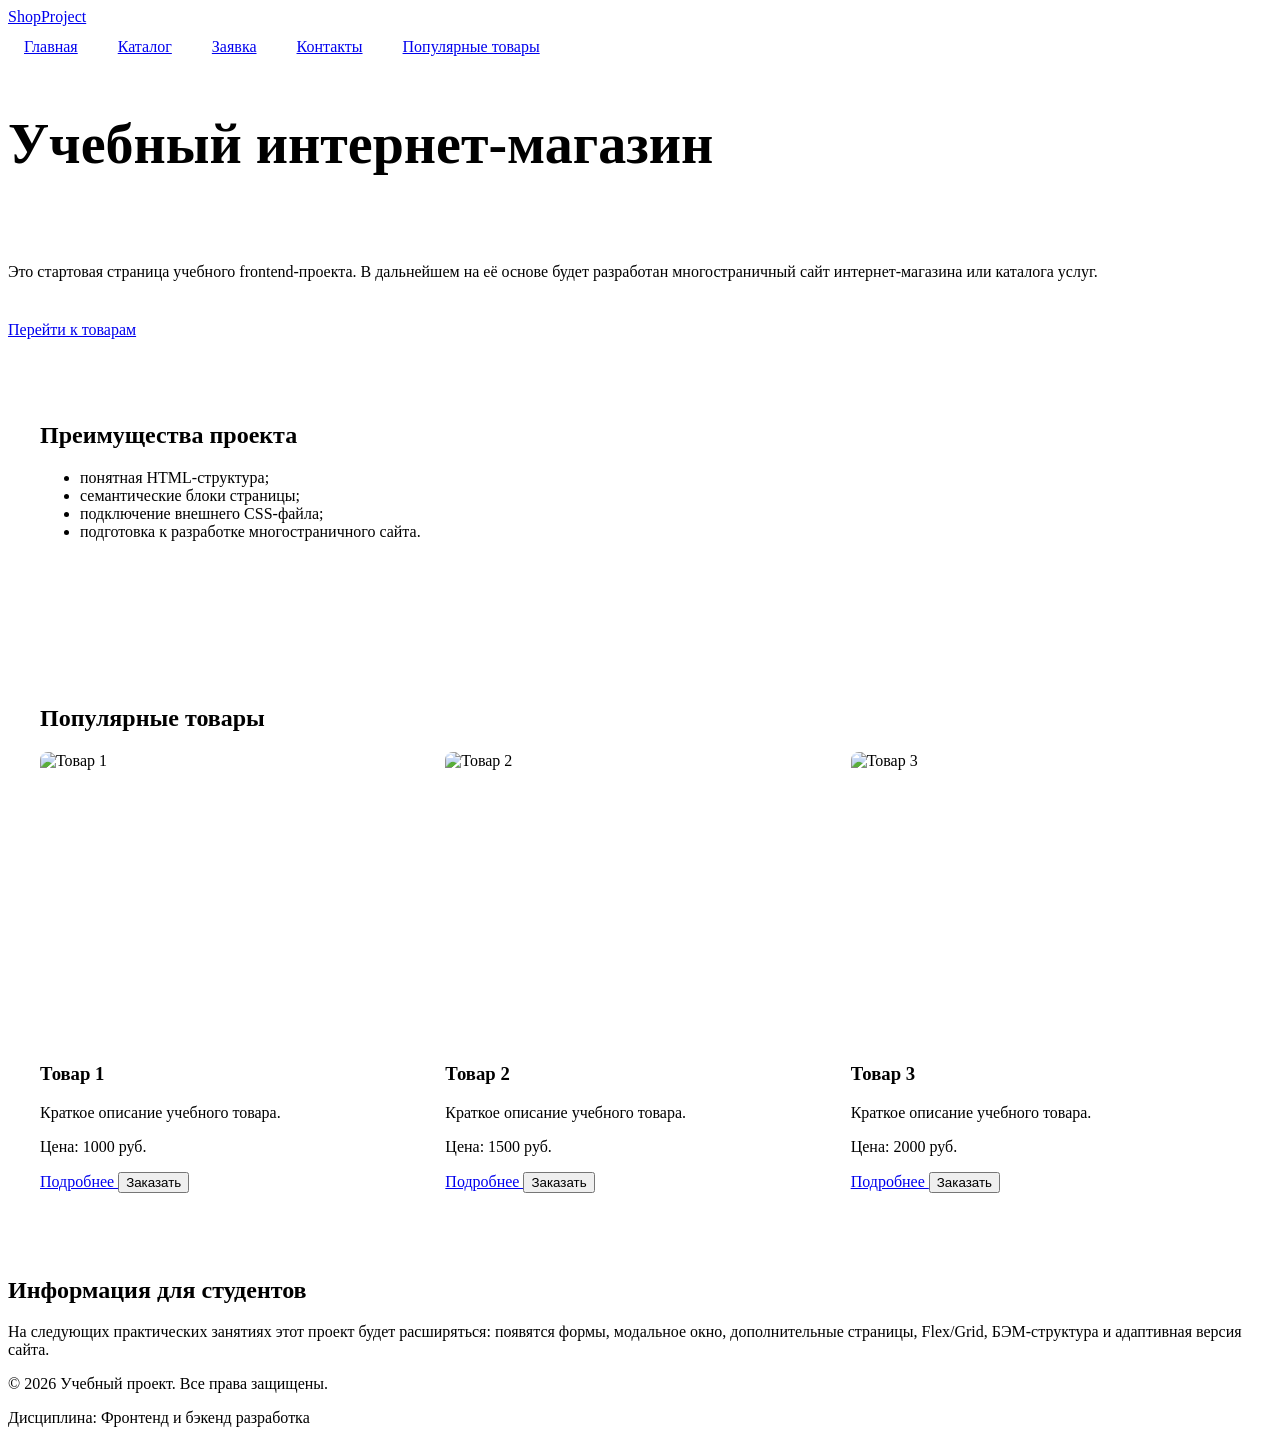
==== index.html @ d2bf8929 "Merge pull request #1 from Lalscoert/feature/responsive-layout feat: add responsive layout styles" ====
<!DOCTYPE html>
<html lang="ru">
<head>
  <meta charset="UTF-8">
  <meta name="viewport" content="width=device-width, initial-scale=1.0">
  <meta name="description" content="Учебный frontend-проект интернет-магазина.">
  <title>Учебный интернет-магазин</title>
  <link rel="stylesheet" href="css/style.css">
  <link rel="stylesheet" href="css/responsive.css">
  <script src="js/main.js" defer></script>
</head>
<body>
  <header class="site-header">
    <div class="site-header__inner">
      <a class="site-header__logo" href="index.html">ShopProject</a>

      <nav class="site-nav" aria-label="Основная навигация">
        <ul class="site-nav__list">
          <li class="site-nav__item">
            <a class="site-nav__link site-nav__link--active" href="index.html">Главная</a>
          </li>
          <li class="site-nav__item">
            <a class="site-nav__link" href="catalog.html">Каталог</a>
          </li>
          <li class="site-nav__item">
            <a class="site-nav__link" href="order.html">Заявка</a>
          </li>
          <li class="site-nav__item">
            <a class="site-nav__link" href="contacts.html">Контакты</a>
          </li>
          <li class="site-nav__item">
            <a class="site-nav__link" href="index.html#popular">Популярные товары</a>
          </li>
        </ul>
      </nav>
    </div>
  </header>

  <main>
    <section class="hero">
      <h1>Учебный интернет-магазин</h1>
      <p>
        Это стартовая страница учебного frontend-проекта.
        В дальнейшем на её основе будет разработан многостраничный сайт
        интернет-магазина или каталога услуг.
      </p>
      <a class="button button--primary" href="#popular">Перейти к товарам</a>
    </section>

    <section class="section" id="advantages">
      <h2>Преимущества проекта</h2>
      <ul class="advantages-list">
        <li>понятная HTML-структура;</li>
        <li>семантические блоки страницы;</li>
        <li>подключение внешнего CSS-файла;</li>
        <li>подготовка к разработке многостраничного сайта.</li>
      </ul>
    </section>

    <section class="section" id="popular">
      <h2>Популярные товары</h2>

      <div class="products-grid">
        <article class="product-card">
 <img
  class="product-card__image"
  src="images/product-1.png"
  srcset="images/product-1.png 640w"
  sizes="(max-width: 639px) 100vw,
         (max-width: 1023px) 50vw,
         33vw"
  alt="Товар 1"
  loading="lazy"
>

  <h3 class="product-card__title">Товар 1</h3>
  <p class="product-card__description">
    Краткое описание учебного товара.
  </p>
  <p class="product-card__price">Цена: 1000 руб.</p>

  <div class="product-card__actions">
    <a class="button button--primary" href="product.html">
      Подробнее
    </a>

    <button
      class="button button--primary product-card__button"
      type="button"
      data-product="Товар 1"
    >
      Заказать
    </button>
  </div>
</article>

<article class="product-card">
  <img
    class="product-card__image"
    src="images/product-2.png"
    alt="Товар 2"
  >

  <h3 class="product-card__title">Товар 2</h3>
  <p class="product-card__description">
    Краткое описание учебного товара.
  </p>
  <p class="product-card__price">Цена: 1500 руб.</p>

  <div class="product-card__actions">
    <a class="button button--primary" href="product-2.html">
      Подробнее
    </a>

    <button
      class="button button--primary product-card__button"
      type="button"
      data-product="Товар 2"
    >
      Заказать
    </button>
  </div>
</article>

<article class="product-card">
  <img
    class="product-card__image"
    src="images/product-3.png"
    alt="Товар 3"
  >

  <h3 class="product-card__title">Товар 3</h3>
  <p class="product-card__description">
    Краткое описание учебного товара.
  </p>
  <p class="product-card__price">Цена: 2000 руб.</p>

  <div class="product-card__actions">
    <a class="button button--primary" href="product-3.html">
      Подробнее
    </a>

    <button
      class="button button--primary product-card__button"
      type="button"
      data-product="Товар 3"
    >
      Заказать
    </button>
  </div>
</article>
  </div>
    </section>

    <aside class="aside-info">
      <h2>Информация для студентов</h2>
      <p>
        На следующих практических занятиях этот проект будет расширяться:
        появятся формы, модальное окно, дополнительные страницы, Flex/Grid,
        БЭМ-структура и адаптивная версия сайта.
      </p>
    </aside>
  </main>

  <footer class="site-footer" id="contacts">
    <div class="site-footer__inner">
      <p>&copy; 2026 Учебный проект. Все права защищены.</p>
      <p>Дисциплина: Фронтенд и бэкенд разработка</p>
    </div>
  </footer>

  <dialog class="order-dialog" id="order-dialog" aria-labelledby="order-dialog-title">
    <h2 class="order-dialog__title" id="order-dialog-title">Оформление заявки</h2>

    <form class="order-form" id="order-form" action="#" method="post" novalidate>
      <input id="selected-product" name="selected-product" type="hidden">

      <div class="order-form__field">
        <label class="order-form__label" for="order-name">Имя</label>
        <input
          class="order-form__input"
          id="order-name"
          name="name"
          type="text"
          placeholder="Введите ваше имя"
          minlength="2"
          autocomplete="given-name"
          required
        >
      </div>

      <div class="order-form__field">
        <label class="order-form__label" for="order-email">E-mail</label>
        <input
          class="order-form__input"
          id="order-email"
          name="email"
          type="email"
          placeholder="example@mail.ru"
          autocomplete="email"
          required
        >
      </div>

      <div class="order-form__field">
        <label class="order-form__label" for="order-phone">Телефон</label>
        <input
          class="order-form__input"
          id="order-phone"
          name="phone"
          type="tel"
          inputmode="tel"
          placeholder="+7 (900) 000-00-00"
          pattern="^\+7 \(\d{3}\) \d{3}-\d{2}-\d{2}$"
          required
        >
        <small>Формат: +7 (900) 000-00-00</small>
      </div>

      <div class="order-form__field">
        <label class="order-form__label" for="order-date">Дата связи</label>
        <input
          class="order-form__input"
          id="order-date"
          name="date"
          type="date"
        >
      </div>

      <div class="order-form__field">
        <label class="order-form__label" for="order-topic">Тема заявки</label>
        <select class="order-form__select" id="order-topic" name="topic" required>
          <option value="">Выберите тему</option>
          <option value="product">Заказ товара</option>
          <option value="consultation">Консультация</option>
          <option value="delivery">Доставка</option>
        </select>
      </div>

      <div class="order-form__field">
        <label class="order-form__label" for="order-comment">Комментарий</label>
        <textarea
          class="order-form__textarea"
          id="order-comment"
          name="comment"
          rows="4"
          placeholder="Укажите дополнительную информацию"
        ></textarea>
      </div>

      <div class="order-form__field">
        <label class="order-form__label">
          <input
            class="order-form__input"
            id="order-agreement"
            name="agreement"
            type="checkbox"
            required
          >
          Я согласен на обработку данных
        </label>
      </div>

      <div class="order-form__actions">
        <button class="button button--secondary" type="button" id="close-order-dialog">
          Закрыть
        </button>

        <button class="button button--primary" type="submit">
          Отправить заявку
        </button>
      </div>
    </form>
  </dialog>

  <p class="success-message" id="success-message" hidden>
    Форма успешно отправлена!
  </p>
</body>
</html>
---- css/responsive.css ----
*,
*::before,
*::after {
  box-sizing: border-box;
}

html {
  scroll-behavior: smooth;
}

img,
video {
  max-width: 100%;
  height: auto;
}

body {
  overflow-x: hidden;
}

.container,
.main,
.section {
  width: min(100% - 32px, 1200px);
  margin-inline: auto;
}

.section {
  padding-block: clamp(24px, 5vw, 64px);
}

.site-nav__list {
  display: flex;
  flex-direction: column;
  gap: var(--space-sm, 8px);
  padding: 0;
  margin: 0;
  list-style: none;
}

.site-nav__link {
  display: block;
  padding: 12px 16px;
}

@media (min-width: 768px) {
  .site-nav__list {
    flex-direction: row;
    flex-wrap: wrap;
    align-items: center;
  }
}

.site-header {
  position: static;
}

@media (min-width: 768px) {
  .site-header {
    position: sticky;
    top: 0;
    z-index: 100;
  }
}

.hero {
  display: grid;
  gap: var(--space-lg, 24px);
  align-items: center;
}

.hero h1 {
  font-size: clamp(28px, 7vw, 56px);
  line-height: 1.1;
}

.products-grid {
  display: grid;
  grid-template-columns: 1fr;
  gap: var(--space-md, 16px);
}

.product-card {
  min-width: 0;
}

.product-card__title,
.product-card__description {
  overflow-wrap: anywhere;
}

@media (min-width: 640px) {
  .products-grid {
    grid-template-columns: repeat(2, minmax(0, 1fr));
  }
}

@media (min-width: 1024px) {
  .products-grid {
    grid-template-columns: repeat(3, minmax(0, 1fr));
  }
}

.catalog-layout {
  display: grid;
  gap: var(--space-lg, 24px);
}

.catalog-filters {
  order: -1;
}

@media (min-width: 1024px) {
  .catalog-layout {
    grid-template-columns: 280px minmax(0, 1fr);
    align-items: start;
  }

  .catalog-filters {
    position: sticky;
    top: 88px;
    order: initial;
  }
}

.product-card__image {
  display: block;
  width: 100%;
  aspect-ratio: 4 / 3;
  object-fit: cover;
  border-radius: var(--radius-md, 8px);
}

.product-card {
  padding-right: var(--space-md);
}

.product-card__image {
  position: static;
  width: 100%;
  height: auto;
}

.order-form {
  display: grid;
  gap: var(--space-md, 16px);
}

.order-form__field {
  display: grid;
  gap: var(--space-xs, 8px);
}

.order-form__input,
.order-form__textarea,
.order-form__select {
  width: 100%;
  min-height: 44px;
  padding: 10px 12px;
  font: inherit;
}

.order-form__textarea {
  min-height: 120px;
  resize: vertical;
}

@media (min-width: 768px) {
  .order-form {
    grid-template-columns: repeat(2, minmax(0, 1fr));
  }

  .order-form__actions {
    grid-column: 1 / -1;
  }
}

.table-wrapper {
  width: 100%;
  overflow-x: auto;
  -webkit-overflow-scrolling: touch;
}

.product-table {
  width: 100%;
  min-width: 640px;
  border-collapse: collapse;
}

.product-table th,
.product-table td {
  padding: 12px;
  border: 1px solid var(--color-border, #ddd);
  text-align: left;
}

.order-dialog {
  width: min(100% - 32px, 560px);
  max-height: calc(100vh - 32px);
  overflow: auto;
}

.order-dialog::backdrop {
  background: rgb(0 0 0 / 0.5);
}
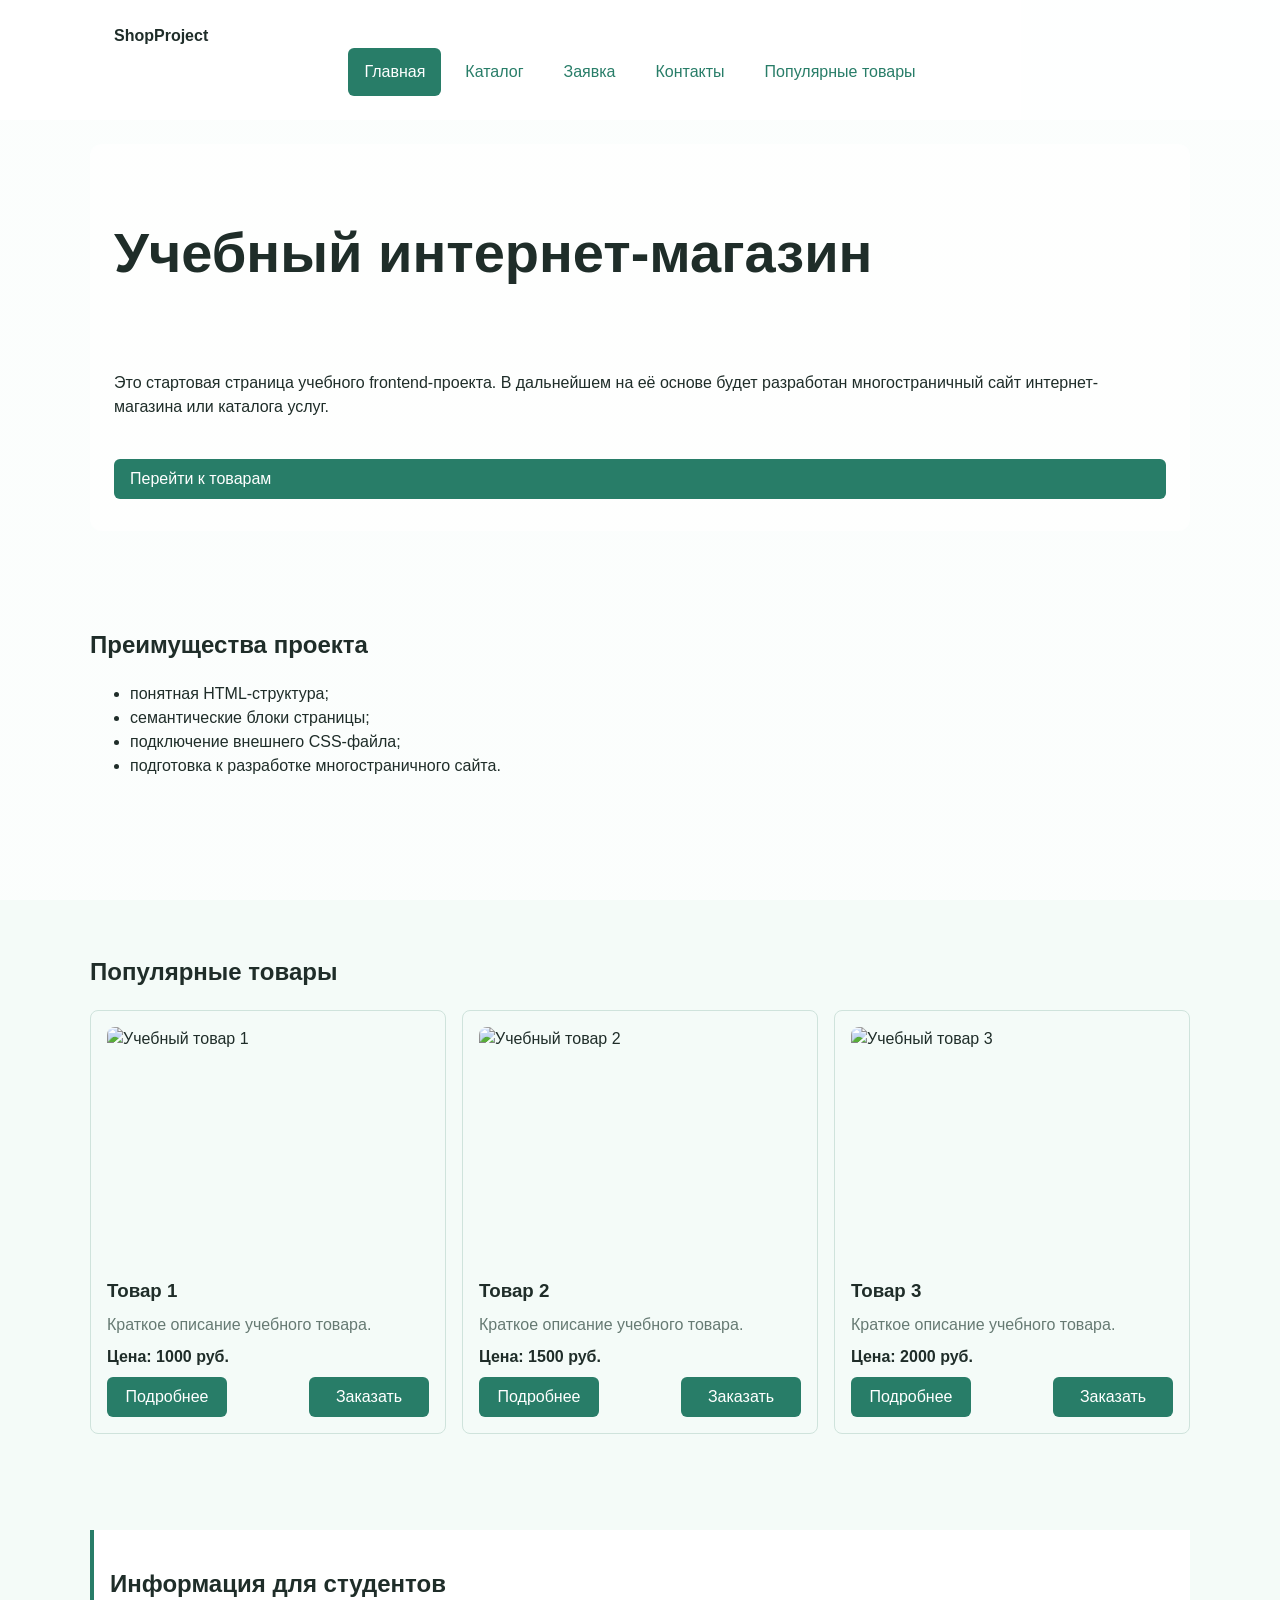
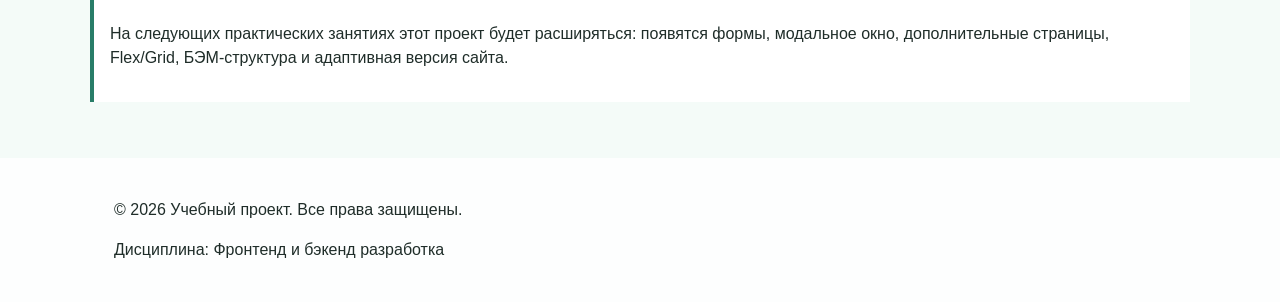
==== commit a255337e: "fix: improve accessibility and add Lighthouse report" ====
--- a/index.html
+++ b/index.html
@@ -10,6 +10,7 @@
   <script src="js/main.js" defer></script>
 </head>
 <body>
+  <a class="skip-link" href="#main">Перейти к основному содержимому</a>
   <header class="site-header">
     <div class="site-header__inner">
       <a class="site-header__logo" href="index.html">ShopProject</a>
@@ -17,7 +18,7 @@
       <nav class="site-nav" aria-label="Основная навигация">
         <ul class="site-nav__list">
           <li class="site-nav__item">
-            <a class="site-nav__link site-nav__link--active" href="index.html">Главная</a>
+            <a class="site-nav__link site-nav__link--active" href="index.html" aria-current="page">Главная</a>
           </li>
           <li class="site-nav__item">
             <a class="site-nav__link" href="catalog.html">Каталог</a>
@@ -36,7 +37,7 @@
     </div>
   </header>
 
-  <main>
+  <main id="main" tabindex="-1">
     <section class="hero">
       <h1>Учебный интернет-магазин</h1>
       <p>
@@ -69,7 +70,7 @@
   sizes="(max-width: 639px) 100vw,
          (max-width: 1023px) 50vw,
          33vw"
-  alt="Товар 1"
+  alt="Учебный товар 1"
   loading="lazy"
 >
 
@@ -98,7 +99,7 @@
   <img
     class="product-card__image"
     src="images/product-2.png"
-    alt="Товар 2"
+    alt="Учебный товар 2"
   >
 
   <h3 class="product-card__title">Товар 2</h3>
@@ -126,7 +127,7 @@
   <img
     class="product-card__image"
     src="images/product-3.png"
-    alt="Товар 3"
+    alt="Учебный товар 3"
   >
 
   <h3 class="product-card__title">Товар 3</h3>
--- a/css/style.css
+++ b/css/style.css
@@ -0,0 +1,509 @@
+/* ===============================
+   1. Переменные проекта
+   =============================== */
+
+:root {
+  /* Основные цвета проекта */
+  --color-bg: #f4fbf8;
+  --color-text: #1f2d29;
+  --color-muted: #667a73;
+  --color-primary: #287d68;
+  --color-primary-dark: #1f6f5c;
+  --color-border: #cfe3dc;
+  --color-surface: #ffffff;
+  --color-surface-accent: #e2f5ef;
+  --color-danger: #b00020;
+  --color-success: #2e9b6f;
+  --color-success-bg: #e8f8f1;
+  --color-white: #ffffff;
+
+  /* Отступы */
+  --space-xs: 4px;
+  --space-sm: 8px;
+  --space-md: 16px;
+  --space-lg: 24px;
+  --space-xl: 32px;
+
+  /* Скругления */
+  --radius-sm: 6px;
+  --radius-md: 8px;
+  --radius-lg: 12px;
+
+  /* Размеры */
+  --container-width: 1100px;
+}
+
+
+/* ===============================
+   2. Базовые стили
+   =============================== */
+
+* {
+  box-sizing: border-box;
+}
+
+html {
+  scroll-behavior: smooth;
+}
+
+body {
+  margin: 0;
+  min-height: 100vh;
+
+  display: flex;
+  flex-direction: column;
+
+  font-family: Arial, Helvetica, sans-serif;
+  font-size: 16px;
+  line-height: 1.5;
+  color: var(--color-text);
+
+  background-color: var(--color-bg);
+  background-image:
+    linear-gradient(
+      rgba(255, 255, 255, 0.65),
+      rgba(255, 255, 255, 0.65)
+    ),
+    url("../images/background.png");
+
+  background-size: cover;
+  background-position: center;
+  background-repeat: no-repeat;
+  background-attachment: fixed;
+}
+
+button,
+input,
+select,
+textarea {
+  font: inherit;
+}
+
+
+main {
+  flex : 1;
+  padding: var(--space-lg);
+}
+
+header {
+  background-color: #eaf7f3;
+}
+
+
+
+:target {
+  outline: 2px dashed var(--color-primary);
+  outline-offset: 4px;
+}
+
+
+/* ===============================
+   3. Общие элементы интерфейса
+   =============================== */
+
+a {
+  color: var(--color-primary);
+}
+
+a:hover {
+  color: var(--color-primary-dark);
+}
+
+a:focus-visible {
+  outline: 2px solid var(--color-primary);
+  outline-offset: 3px;
+}
+
+.button {
+  display: inline-block;
+  padding: var(--space-sm) var(--space-md);
+  border: none;
+  border-radius: var(--radius-sm);
+  font: inherit;
+  text-decoration: none;
+  cursor: pointer;
+}
+
+.button--primary {
+  color: var(--color-white);
+  background-color: var(--color-primary);
+}
+
+.button--primary:hover {
+  color: var(--color-white);
+  background-color: var(--color-primary-dark);
+}
+
+.button--secondary {
+  color: var(--color-primary);
+  background-color: transparent;
+  border: 1px solid var(--color-primary);
+}
+
+.button--secondary:hover {
+  color: var(--color-white);
+  background-color: var(--color-primary);
+}
+
+.button:focus-visible {
+  outline: 2px solid var(--color-primary);
+  outline-offset: 3px;
+}
+
+.button:disabled,
+.button--disabled {
+  opacity: 0.6;
+  cursor: not-allowed;
+}
+
+
+/* ===============================
+   4. Компоненты страницы
+   =============================== */
+
+.site-header {
+  background-color: rgba(255, 255, 255, 0.85);
+}
+
+.site-header__inner {
+  max-width: var(--container-width);
+  margin: 0 auto;
+  padding: var(--space-lg);
+}
+
+.site-header__logo {
+  font-weight: 700;
+  color: var(--color-text);
+  text-decoration: none;
+}
+
+.site-nav__list {
+  display: flex;
+  flex-wrap: wrap;
+  justify-content: center;
+  align-items: center;
+  gap: var(--space-md);
+  padding: 0;
+  margin: var(--space-md) 0 0;
+  list-style: none;
+}
+
+.site-nav__link {
+  display: inline-block;
+  padding: var(--space-sm) var(--space-md);
+  color: var(--color-primary);
+  text-decoration: none;
+  border-radius: var(--radius-sm);
+}
+
+.site-nav__link:hover {
+  color: var(--color-white);
+  background-color: var(--color-primary);
+}
+
+.site-nav__link:focus-visible {
+  outline: 2px solid var(--color-primary);
+  outline-offset: 3px;
+}
+
+.site-nav__link--active {
+  color: var(--color-white);
+  background-color: var(--color-primary);
+}
+
+.hero {
+  max-width: var(--container-width);
+  margin: 0 auto var(--space-xl);
+  padding: var(--space-xl) var(--space-lg);
+  background-color: rgba(255, 255, 255, 0.75);
+  border-radius: var(--radius-lg);
+}
+
+.section {
+  max-width: var(--container-width);
+  margin: 0 auto var(--space-xl);
+}
+
+.section h2 {
+  margin-top: 0;
+}
+
+.products-grid {
+  display: grid;
+  grid-template-columns: repeat(3, 1fr);
+  gap: var(--space-lg);
+}
+
+.product-card {
+  display: flex;
+  flex-direction: column;
+  gap: var(--space-sm);
+  padding: var(--space-md);
+  border: 1px solid var(--color-border);
+  border-radius: var(--radius-md);
+  background-color: var(--color-bg);
+  position: relative;
+  padding-right: 100px;
+}
+
+.product-card__image {
+  position: absolute;
+  top: var(--space-md);
+  right: var(--space-md);
+
+  width: 70px;
+  height: 70px;
+
+  object-fit: contain;
+  border-radius: var(--radius-md);
+}
+
+.product-card:hover {
+  border-color: var(--color-primary);
+}
+
+.product-card--featured {
+  border-color: var(--color-primary);
+}
+
+.product-card--discount {
+  border-color: var(--color-danger);
+}
+
+.product-card__title {
+  margin: 0;
+  color: var(--color-text);
+}
+
+.product-card__description {
+  margin: 0;
+  color: var(--color-muted);
+}
+
+.product-card__price {
+  margin: 0;
+  font-weight: 700;
+}
+
+.product-card--discount .product-card__price {
+  color: var(--color-danger);
+}
+
+.product-card__actions {
+  margin-top: auto;
+  display: flex;
+  justify-content: space-between;
+  align-items: flex-end;
+  gap: var(--space-sm);
+}
+
+.product-card__actions .button {
+  min-width: 120px;
+  text-align: center;
+}
+
+.product-card__button {
+  margin-top: 0;
+}
+
+.aside-info {
+  max-width: var(--container-width);
+  margin: 0 auto var(--space-xl);
+  padding: var(--space-md);
+  border-left: 4px solid var(--color-primary);
+  background-color: var(--color-surface);
+}
+
+
+/* ===============================
+   5. Форма и модальное окно
+   =============================== */
+
+.order-form__field {
+  margin-bottom: var(--space-md);
+}
+
+.order-form__label {
+  display: block;
+  margin-bottom: var(--space-xs);
+}
+
+.order-form__input,
+.order-form__select,
+.order-form__textarea {
+  width: 100%;
+  padding: 10px 12px;
+  border: 1px solid var(--color-border);
+  border-radius: var(--radius-sm);
+  font: inherit;
+}
+
+.order-form__input[type="checkbox"] {
+  width: auto;
+}
+
+.order-form__input:hover,
+.order-form__select:hover,
+.order-form__textarea:hover {
+  border-color: var(--color-primary);
+}
+
+.order-form__input:focus-visible,
+.order-form__select:focus-visible,
+.order-form__textarea:focus-visible {
+  outline: 2px solid var(--color-primary);
+  outline-offset: 3px;
+}
+
+.order-form__actions {
+  display: flex;
+  gap: var(--space-md);
+  margin-top: var(--space-lg);
+}
+
+.order-dialog {
+  width: min(100% - 32px, 560px);
+  padding: var(--space-lg);
+  border: none;
+  border-radius: var(--radius-lg);
+}
+
+.order-dialog::backdrop {
+  background-color: rgba(0, 0, 0, 0.5);
+}
+
+.order-dialog__title {
+  margin-top: 0;
+}
+
+[aria-invalid="true"] {
+  border-color: var(--color-danger);
+}
+
+.success-message {
+  max-width: var(--container-width);
+  margin: var(--space-lg) auto;
+  padding: var(--space-md);
+  border-left: 4px solid var(--color-success);
+  background-color: var(--color-success-bg);
+}
+
+
+/* ===============================
+   6. Внутренние страницы
+   =============================== */
+
+.breadcrumbs {
+  max-width: var(--container-width);
+  margin: 0 auto var(--space-md);
+  font-size: 14px;
+  color: var(--color-muted);
+}
+
+.breadcrumbs__link {
+  color: var(--color-primary);
+}
+
+.breadcrumbs__current::before {
+  content: " / ";
+  color: var(--color-muted);
+}
+
+.catalog-layout {
+  max-width: var(--container-width);
+  margin: 0 auto var(--space-xl);
+  display: grid;
+  grid-template-columns: 260px 1fr;
+  grid-template-areas: "filters products";
+  gap: var(--space-lg);
+}
+
+.catalog-filters {
+  grid-area: filters;
+  padding: var(--space-md);
+  border: 1px solid var(--color-border);
+  border-radius: var(--radius-md);
+  background-color: var(--color-surface);
+}
+
+.catalog-products {
+  grid-area: products;
+}
+
+.filters-form {
+  display: grid;
+  gap: var(--space-md);
+}
+
+.filters-form fieldset {
+  margin: 0;
+  padding: var(--space-md);
+  border: 1px solid var(--color-border);
+  border-radius: var(--radius-sm);
+}
+
+.filters-form legend {
+  font-weight: 700;
+}
+
+.filters-form label {
+  display: block;
+  margin-bottom: var(--space-sm);
+}
+
+.filters-form input[type="number"] {
+  width: 100%;
+  padding: 8px 10px;
+  border: 1px solid var(--color-border);
+  border-radius: var(--radius-sm);
+  font: inherit;
+}
+
+
+/* ===============================
+   7. Таблица характеристик
+   =============================== */
+
+.product-table {
+  width: 100%;
+  max-width: var(--container-width);
+  margin: 0 auto var(--space-xl);
+  border-collapse: collapse;
+}
+
+.product-table caption {
+  margin-bottom: var(--space-md);
+  font-weight: 700;
+  text-align: left;
+}
+
+.product-table th,
+.product-table td {
+  padding: var(--space-sm) var(--space-md);
+  border: 1px solid var(--color-border);
+  text-align: left;
+}
+
+.site-header,
+.site-footer {
+  width: 100%;
+  padding: 0;
+  background-color: rgba(255, 255, 255, 0.85);
+}
+
+.site-footer {
+  margin-top: auto;
+}
+
+.site-header__inner,
+.site-footer__inner {
+  width: 100%;
+  max-width: var(--container-width);
+  margin: 0 auto;
+  padding: var(--space-lg);
+}
+
+.product-card {
+  position: relative;
+  padding-right: 100px;
+}
--- a/css/responsive.css
+++ b/css/responsive.css
@@ -202,4 +202,46 @@
 
 .order-dialog::backdrop {
   background: rgb(0 0 0 / 0.5);
+}
+
+.skip-link {
+  position: fixed;
+  top: 12px;
+  left: 12px;
+  z-index: 1000;
+  padding: 8px 12px;
+  color: #ffffff;
+  background-color: #1f2d29;
+  border-radius: 6px;
+  font-size: 14px;
+  font-weight: 600;
+  text-decoration: none;
+  transform: translateY(-200%);
+  transition: transform 0.15s ease;
+}
+
+.skip-link:focus-visible {
+  transform: translateY(0);
+}
+
+#main {
+  scroll-margin-top: 100px;
+}
+
+#main:focus {
+  outline: none;
+}
+
+:focus-visible {
+  outline: 3px solid var(--color-primary, #0057b8);
+  outline-offset: 3px;
+}
+
+.site-nav__link:focus-visible,
+.button:focus-visible,
+.order-form__input:focus-visible,
+.order-form__textarea:focus-visible,
+.order-form__select:focus-visible {
+  outline: 3px solid var(--color-primary, #0057b8);
+  outline-offset: 3px;
 }
